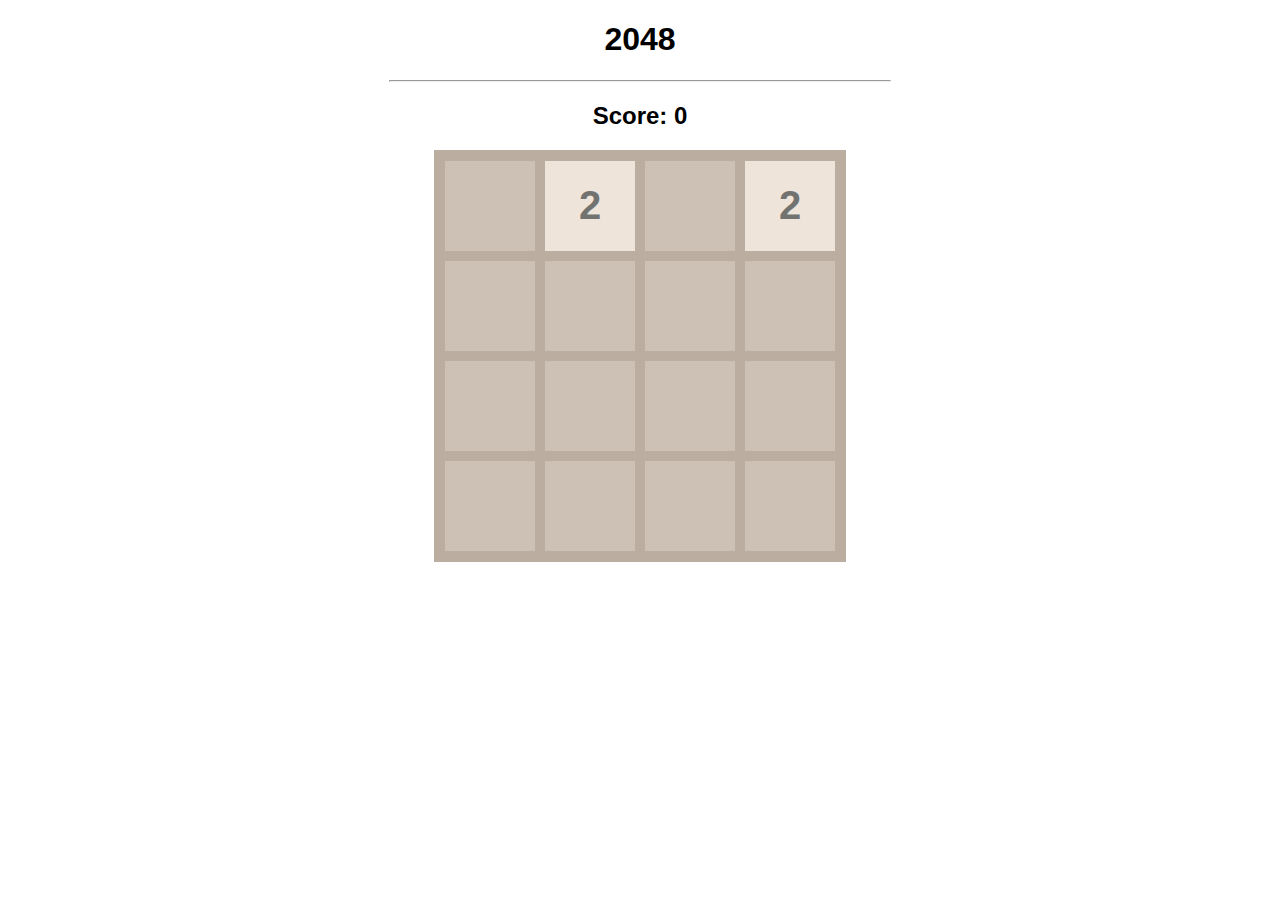
==== index.html @ f8e9c1cc "finished the building" ====
<!DOCTYPE html>
<html>
  <head>
    <meta charset="UTF-8" />
    <meta name="viewport" content="width=device-width, initial-scale=1.0" />
    <title>2048</title>
    <link rel="stylesheet" href="./2048.css" />
    <script src="./2048.js"></script>
  </head>

  <body>
    <h1>2048</h1>
    <hr />
    <h2>Score: <span id="score">0</span></h2>
    <div id="board"></div>
  </body>
</html>
---- 2048.css ----
body {
  font-family: Arial, Helvetica, sans-serif;
  text-align: center;
}

hr {
  width: 500px;
}

#board {
  width: 400px;
  height: 400px;

  background-color: #cdc1b5;
  border: 6px solid #bbada0;

  margin: 0 auto;
  display: flex;
  flex-wrap: wrap;
}

.tile {
  width: 90px;
  height: 90px;
  border: 5px solid #bbada0;

  font-size: 40px;
  font-weight: bold;
  display: flex;
  justify-content: center;
  align-items: center;
  animation: show 200ms ease-in-out;
  transition: 100ms ease-in-out;
}

/* colored tiles */

.x2 {
  background-color: #eee4da;
  color: #727371;
}

.x4 {
  background-color: #ece0ca;
  color: #727371;
}

.x8 {
  background-color: #f4b17a;
  color: white;
}

.x16 {
  background-color: #f59575;
  color: white;
}

.x32 {
  background-color: #f57c5f;
  color: white;
}

.x64 {
  background-color: #f65d3b;
  color: white;
}

.x128 {
  background-color: #edce71;
  color: white;
}

.x256 {
  background-color: #edcc63;
  color: white;
}

.x512 {
  background-color: #edc651;
  color: white;
}

.x1024 {
  background-color: #eec744;
  color: white;
}

.x2048 {
  background-color: #ecc230;
  color: white;
}

.x4096 {
  background-color: #fe3d3d;
  color: white;
}

.x8192 {
  background-color: #ff2020;
  color: white;
}

@keyframes show {
  0% {
    opacity: 0.5;
    transform: scale(0);
  }
}
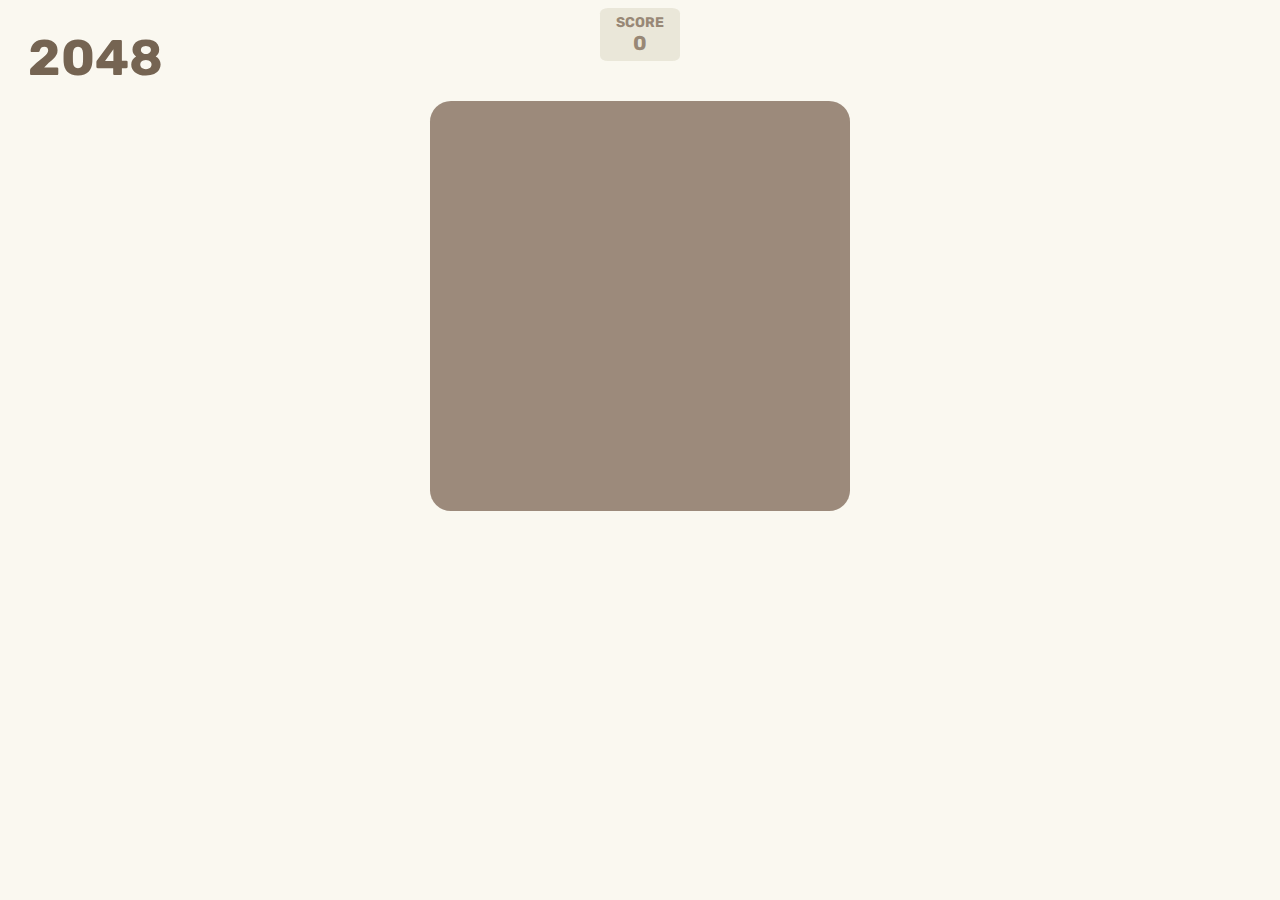
==== commit 44146e04: "deploy" ====
--- a/index.html
+++ b/index.html
@@ -9,9 +9,16 @@
   </head>
 
   <body>
-    <h1>2048</h1>
-    <hr />
-    <h2>Score: <span id="score">0</span></h2>
+    <div class="header">
+      <h1>2048</h1>
+      <button class="button">
+        <div>
+          <p>SCORE</p>
+          <span id="score">0</span>
+        </div>
+      </button>
+    </div>
+
     <div id="board"></div>
   </body>
 </html>
--- a/2048.css
+++ b/2048.css
@@ -1,35 +1,88 @@
+@import url("https://fonts.googleapis.com/css2?family=Rubik:wght@400;500;700&display=swap");
+
 body {
-  font-family: Arial, Helvetica, sans-serif;
+  font-family: "Rubik", Arial, system-ui, sans-serif;
   text-align: center;
-}
-
-hr {
-  width: 500px;
+  background-color: #faf8f0;
+}
+/* Styling for the h1 element */
+h1 {
+  color: #756452;
+  font-size: 50px;
+  position: absolute; /* Use absolute positioning */
+  top: 20px; /* Adjust to your liking */
+  left: 20px; /* Adjust to your liking */
+  margin: 0;
+}
+p {
+  display: block;
+  margin-block-start: 0;
+  margin-block-end: 0;
+  margin-inline-start: 0px;
+  margin-inline-end: 0px;
+  unicode-bidi: isolate;
+  font-size: 14px;
+  font-weight: bold;
+}
+span {
+  font-size: 20px;
+  font-weight: bold;
+}
+/* Header container that holds the h1 and button */
+.header {
+  display: flex;
+  justify-content: center; /* Centers the content horizontally */
+  position: relative; /* Needed to position the h1 absolutely */
+}
+
+/* Button containing the score information */
+.button {
+  display: flex; /* Ensures Flexbox behavior */
+
+  /* align-items: center; Centers items vertically inside button */
+
+  justify-content: center; /* Centers items horizontally inside button */
+  background-color: #eae7d9; /* Button background */
+  font-family: "Rubik", Arial, system-ui, sans-serif;
+  border-radius: 10%;
+  color: #988876;
+  border: none; /* No border */
+  cursor: pointer; /* Pointer cursor on hover */
+  /* Adds padding inside the button */
+}
+
+/* For the content inside the button (the score and label) */
+.button div {
+  display: flex;
+  padding: 5px 10px;
+  /* align-items: center; Aligns text and score vertically */
+  flex-direction: column;
 }
 
 #board {
   width: 400px;
-  height: 400px;
-
-  background-color: #cdc1b5;
-  border: 6px solid #bbada0;
-
-  margin: 0 auto;
+  height: 390px;
+  border-radius: 5%;
+  padding: 10px;
+  background-color: #9c8a7b;
+  justify-content: space-between;
+  margin: 40px auto;
   display: flex;
   flex-wrap: wrap;
 }
-
+/* Base tile appearance */
 .tile {
   width: 90px;
   height: 90px;
-  border: 5px solid #bbada0;
-
+  border-radius: 10%;
+  background-color: #bdac97;
   font-size: 40px;
   font-weight: bold;
   display: flex;
   justify-content: center;
   align-items: center;
-  animation: show 200ms ease-in-out;
+  opacity: 0; /* Start with tile hidden */
+  transform: scale(0); /* Start with tile scaled down */
   transition: 100ms ease-in-out;
 }
 
@@ -37,46 +90,48 @@
 
 .x2 {
   background-color: #eee4da;
-  color: #727371;
+  color: #756452;
+  animation: show 500ms ease-in-out; /* Apply show animation for appearance */
+  transition: 200ms ease-in-out;
 }
 
 .x4 {
-  background-color: #ece0ca;
-  color: #727371;
+  background-color: #ebd8b6;
+  color: #756452;
 }
 
 .x8 {
-  background-color: #f4b17a;
+  background-color: #f2b076;
   color: white;
 }
 
 .x16 {
-  background-color: #f59575;
+  background-color: #f69461;
   color: white;
 }
 
 .x32 {
-  background-color: #f57c5f;
+  background-color: #f77d61;
   color: white;
 }
 
 .x64 {
-  background-color: #f65d3b;
+  background-color: #f76443;
   color: white;
 }
 
 .x128 {
-  background-color: #edce71;
+  background-color: #f2cf56;
   color: white;
 }
 
 .x256 {
-  background-color: #edcc63;
+  background-color: #f4cc48;
   color: white;
 }
 
 .x512 {
-  background-color: #edc651;
+  background-color: #f5d351;
   color: white;
 }
 
@@ -98,11 +153,56 @@
 .x8192 {
   background-color: #ff2020;
   color: white;
+}
+
+@keyframes bounce {
+  0% {
+    transform: scale(1); /* Initial scale */
+  }
+  25% {
+    transform: scale(1.1); /* Grow a bit */
+  }
+  50% {
+    transform: scale(1); /* Shrink a bit */
+  }
+  75% {
+    transform: scale(1.1); /* Grow a little more */
+  }
+  100% {
+    transform: scale(1); /* Final size */
+  }
 }
 
 @keyframes show {
   0% {
     opacity: 0.5;
     transform: scale(0);
-  }
-}
+    background-color: #bdac97; /* Start with the initial background color */
+  }
+  100% {
+    opacity: 1;
+    transform: scale(1);
+    /* Change background color when the tile is fully shown */
+  }
+}
+/* Tile when it's new (after being created) */
+.tile-new {
+  animation: show 0.5s ease-out forwards; /* Show animation duration */
+}
+
+/* Apply bounce animation to the number */
+.tile-number {
+  display: inline-block;
+  font-size: 40px;
+  animation: bounce 0.5s ease-out;
+}
+
+/* Media query for smaller screens */
+@media (max-width: 600px) {
+  h1 {
+    display: none;
+  }
+  #board {
+    margin: 150px auto;
+  }
+}
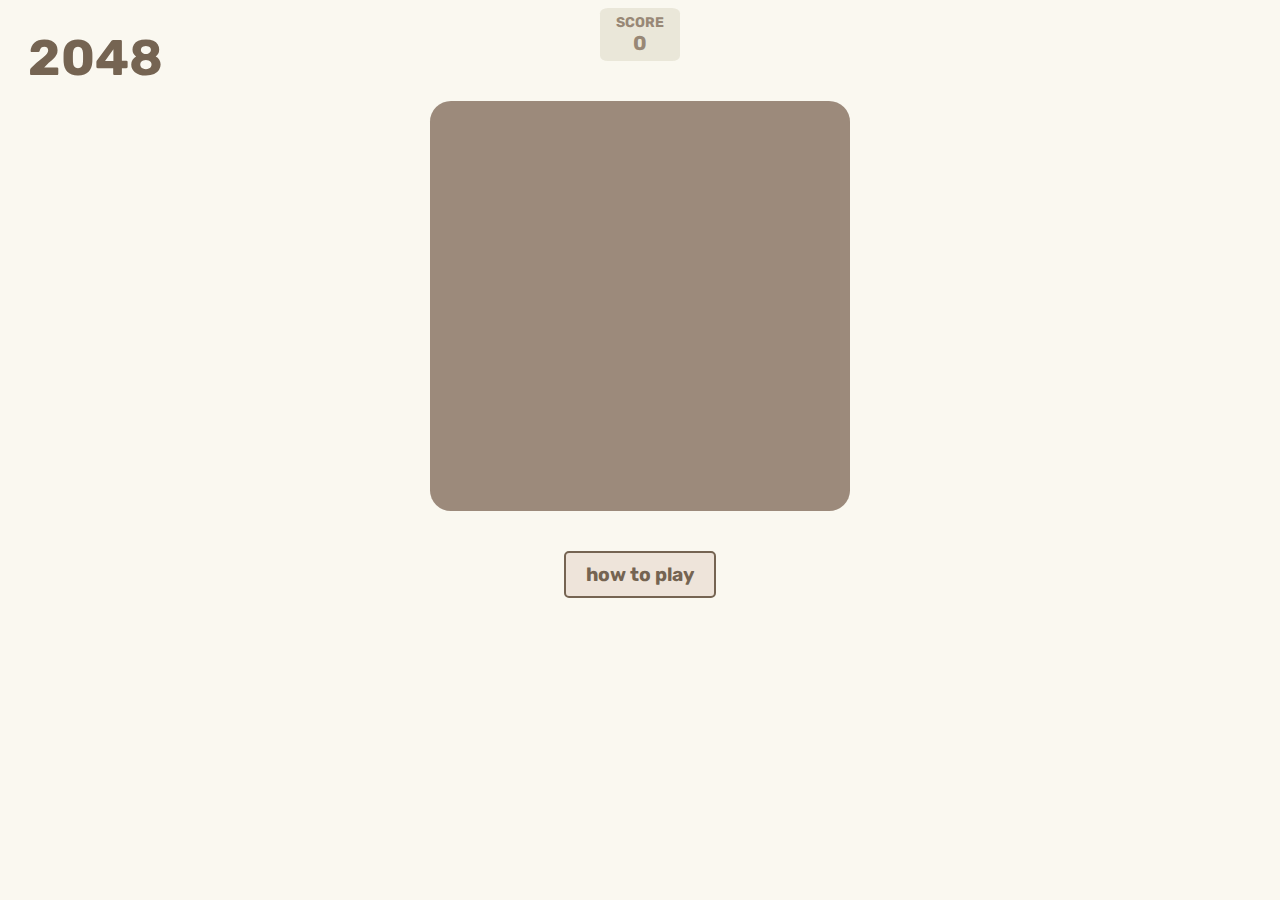
==== commit 29e0501b: "deploy" ====
--- a/index.html
+++ b/index.html
@@ -4,8 +4,103 @@
     <meta charset="UTF-8" />
     <meta name="viewport" content="width=device-width, initial-scale=1.0" />
     <title>2048</title>
-    <link rel="stylesheet" href="./2048.css" />
+    <link rel="stylesheet" href="/css/2048.css" />
+    <link
+      href="https://fonts.googleapis.com/icon?family=Material+Icons"
+      rel="stylesheet"
+    />
+    <link
+      rel="icon"
+      href="/image/apple-touch-icon-_1_.ico"
+      type="image/x-icon"
+    />
+
     <script src="./2048.js"></script>
+    <style>
+      /* Hide controls on larger screens */
+      #controls {
+        display: none;
+      }
+      a {
+        display: inline-block;
+        text-decoration: none;
+        font-size: 1.2rem;
+        font-weight: bold;
+        color: #756452;
+        padding: 10px 20px;
+        background-color: #eee4da;
+        border: 2px solid #756452;
+        border-radius: 5px;
+        text-align: center;
+        transition: background-color 0.3s ease, color 0.3s ease,
+          box-shadow 0.3s ease;
+      }
+
+      a:hover {
+        background-color: #756452;
+        color: #fff;
+        box-shadow: 0px 4px 6px rgba(0, 0, 0, 0.2);
+      }
+
+      /* Only display controls on small screens */
+      @media (max-width: 768px) {
+        a {
+          margin-top: 40px;
+        }
+        #controls {
+          display: flex;
+          flex-direction: column;
+          align-items: center;
+          position: relative;
+          margin: 20px auto 0;
+          margin-top: 20px;
+          width: 110px;
+          height: 110px;
+        }
+
+        /* Style for each directional button */
+        #upBtn,
+        #downBtn,
+        #leftBtn,
+        #rightBtn {
+          font-size: 24px;
+          padding: 8px;
+          border: none;
+          cursor: pointer;
+          position: absolute;
+          background-color: #ffcc00;
+        }
+
+        /* Position buttons close together in a "box" layout */
+        #upBtn {
+          top: 10px;
+          left: 50%;
+          transform: translateX(-50%);
+        }
+
+        #downBtn {
+          bottom: 10px;
+          left: 50%;
+          transform: translateX(-50%);
+        }
+
+        #leftBtn {
+          left: 10px;
+          top: 50%;
+          transform: translateY(-50%);
+        }
+
+        #rightBtn {
+          right: 10px;
+          top: 50%;
+          transform: translateY(-50%);
+        }
+        /* Bold style for arrows */
+        .arrow {
+          font-weight: bold;
+        }
+      }
+    </style>
   </head>
 
   <body>
@@ -20,5 +115,21 @@
     </div>
 
     <div id="board"></div>
+
+    <div id="controls">
+      <button id="downBtn">
+        <i class="material-icons">keyboard_arrow_down</i>
+      </button>
+      <button id="upBtn">
+        <i class="material-icons">keyboard_arrow_up</i>
+      </button>
+      <button id="leftBtn">
+        <i class="material-icons">keyboard_arrow_left</i>
+      </button>
+      <button id="rightBtn">
+        <i class="material-icons">keyboard_arrow_right</i>
+      </button>
+    </div>
+    <a href="/play/play.html">how to play</a>
   </body>
 </html>
--- a/css/2048.css
+++ b/css/2048.css
@@ -0,0 +1,383 @@
+@import url("https://fonts.googleapis.com/css2?family=Rubik:wght@400;500;700&display=swap");
+
+body {
+  font-family: "Rubik", Arial, system-ui, sans-serif;
+  text-align: center;
+  background-color: #faf8f0;
+}
+/* Styling for the h1 element */
+h1 {
+  color: #756452;
+  font-size: 50px;
+  position: absolute; /* Use absolute positioning */
+  top: 20px; /* Adjust to your liking */
+  left: 20px; /* Adjust to your liking */
+  margin: 0;
+}
+p {
+  display: block;
+  margin-block-start: 0;
+  margin-block-end: 0;
+  margin-inline-start: 0px;
+  margin-inline-end: 0px;
+  unicode-bidi: isolate;
+  font-size: 14px;
+  font-weight: bold;
+}
+span {
+  font-size: 20px;
+  font-weight: bold;
+}
+/* Header container that holds the h1 and button */
+.header {
+  display: flex;
+  justify-content: center; /* Centers the content horizontally */
+  position: relative; /* Needed to position the h1 absolutely */
+}
+
+/* Button containing the score information */
+.button {
+  display: flex; /* Ensures Flexbox behavior */
+
+  /* align-items: center; Centers items vertically inside button */
+
+  justify-content: center; /* Centers items horizontally inside button */
+  background-color: #eae7d9; /* Button background */
+  font-family: "Rubik", Arial, system-ui, sans-serif;
+  border-radius: 10%;
+  color: #988876;
+  border: none; /* No border */
+  cursor: pointer; /* Pointer cursor on hover */
+  /* Adds padding inside the button */
+}
+
+/* For the content inside the button (the score and label) */
+.button div {
+  display: flex;
+  padding: 5px 10px;
+  /* align-items: center; Aligns text and score vertically */
+  flex-direction: column;
+}
+
+#board {
+  width: 400px;
+  height: 390px;
+  border-radius: 5%;
+  padding: 10px;
+  background-color: #9c8a7b;
+  justify-content: space-between;
+  margin: 40px auto;
+  display: flex;
+  flex-wrap: wrap;
+}
+/* Base tile appearance */
+.tile {
+  width: 90px;
+  height: 90px;
+  border-radius: 10%;
+  background-color: #bdac97;
+  font-size: 40px;
+  font-weight: bold;
+  display: flex;
+  justify-content: center;
+  align-items: center;
+  opacity: 0; /* Start with tile hidden */
+  transform: scale(0); /* Start with tile scaled down */
+  transition: 200ms ease-in-out;
+}
+
+/* colored tiles */
+
+.x2 {
+  background-color: #eee4da;
+  color: #756452;
+  animation: show 500ms ease-in-out; /* Apply show animation for appearance */
+  transition: 200ms ease-in-out;
+}
+
+.x4 {
+  background-color: #ebd8b6;
+  color: #756452;
+}
+
+.x8 {
+  background-color: #f2b076;
+  color: white;
+}
+
+.x16 {
+  background-color: #f69461;
+  color: white;
+}
+
+.x32 {
+  background-color: #f77d61;
+  color: white;
+}
+
+.x64 {
+  background-color: #f76443;
+  color: white;
+}
+
+.x128 {
+  background-color: #f2cf56;
+  color: white;
+}
+
+.x256 {
+  background-color: #f4cc48;
+  color: white;
+}
+
+.x512 {
+  background-color: #f5d351;
+  color: white;
+}
+
+.x1024 {
+  background-color: #eec744;
+  color: white;
+}
+
+.x2048 {
+  background-color: #ecc230;
+  color: white;
+}
+
+.x4096 {
+  background-color: #fe3d3d;
+  color: white;
+}
+
+.x8192 {
+  background-color: #ff2020;
+  color: white;
+}
+
+@keyframes bounce {
+  0% {
+    transform: scale(1); /* Initial scale */
+  }
+  25% {
+    transform: scale(1.1); /* Grow a bit */
+  }
+  50% {
+    transform: scale(1); /* Shrink a bit */
+  }
+  75% {
+    transform: scale(1.1); /* Grow a little more */
+  }
+  100% {
+    transform: scale(1); /* Final size */
+  }
+}
+
+@keyframes show {
+  0% {
+    opacity: 0.5;
+    transform: scale(0);
+    background-color: #bdac97; /* Start with the initial background color */
+  }
+  100% {
+    opacity: 1;
+    transform: scale(1);
+    /* Change background color when the tile is fully shown */
+  }
+}
+/* Tile when it's new (after being created) */
+.tile-new {
+  animation: show 0.5s ease-out forwards; /* Show animation duration */
+}
+
+/* Apply bounce animation to the number */
+.tile-number {
+  display: inline-block;
+  font-size: 40px;
+  animation: bounce 0.5s ease-out;
+}
+
+/* Media query for smaller screens */
+@media (max-width: 600px) {
+  h1 {
+    display: none;
+  }
+  #board {
+    margin: 150px auto;
+  }
+  .tile {
+    width: 70px;
+    height: 70px;
+    border-radius: 10%;
+    background-color: #bdac97;
+    font-size: 40px;
+    font-weight: bold;
+    display: flex;
+    justify-content: center;
+    align-items: center;
+    opacity: 0; /* Start with tile hidden */
+    transform: scale(0); /* Start with tile scaled down */
+    transition: 100ms ease-in-out;
+  }
+  #board {
+    width: 300px;
+    height: 300px;
+    border-radius: 5%;
+    padding: 10px;
+    background-color: #9c8a7b;
+    justify-content: space-between;
+    margin: 40px auto;
+    display: flex;
+    flex-wrap: wrap;
+  }
+
+  .x2 {
+    background-color: #eee4da;
+    color: #756452;
+    animation: show 500ms ease-in-out; /* Apply show animation for appearance */
+    transition: 200ms ease-in-out;
+  }
+
+  .x4 {
+    background-color: #ebd8b6;
+    color: #756452;
+    animation: show 500ms ease-in-out; /* Apply show animation for appearance */
+    transition: 200ms ease-in-out;
+  }
+
+  .x8 {
+    background-color: #f2b076;
+    color: white;
+    animation: show 500ms ease-in-out; /* Apply show animation for appearance */
+    transition: 200ms ease-in-out;
+  }
+
+  .x16 {
+    background-color: #f69461;
+    color: white;
+    animation: show 500ms ease-in-out; /* Apply show animation for appearance */
+    transition: 200ms ease-in-out;
+  }
+
+  .x32 {
+    background-color: #f77d61;
+    color: white;
+    animation: show 500ms ease-in-out; /* Apply show animation for appearance */
+    transition: 200ms ease-in-out;
+  }
+
+  .x64 {
+    background-color: #f76443;
+    color: white;
+    animation: show 500ms ease-in-out; /* Apply show animation for appearance */
+    transition: 200ms ease-in-out;
+  }
+
+  .x128 {
+    background-color: #f2cf56;
+    font-size: 20px;
+    color: white;
+    animation: show 500ms ease-in-out; /* Apply show animation for appearance */
+    transition: 200ms ease-in-out;
+  }
+
+  .x256 {
+    background-color: #f4cc48;
+    font-size: 20px;
+    color: white;
+    animation: show 500ms ease-in-out; /* Apply show animation for appearance */
+    transition: 200ms ease-in-out;
+  }
+
+  .x512 {
+    background-color: #f5d351;
+    font-size: 20px;
+    color: white;
+    animation: show 500ms ease-in-out; /* Apply show animation for appearance */
+    transition: 200ms ease-in-out;
+  }
+
+  .x1024 {
+    background-color: #eec744;
+    font-size: 20px;
+    color: white;
+    animation: show 500ms ease-in-out; /* Apply show animation for appearance */
+    transition: 200ms ease-in-out;
+  }
+
+  .x2048 {
+    background-color: #ecc230;
+    font-size: 20px;
+    color: white;
+    animation: show 500ms ease-in-out; /* Apply show animation for appearance */
+    transition: 200ms ease-in-out;
+  }
+
+  .x4096 {
+    background-color: #fe3d3d;
+    font-size: 20px;
+    color: white;
+    animation: show 500ms ease-in-out; /* Apply show animation for appearance */
+    transition: 200ms ease-in-out;
+  }
+
+  .x8192 {
+    background-color: #ff2020;
+    font-size: 20px;
+    color: white;
+    animation: show 500ms ease-in-out; /* Apply show animation for appearance */
+    transition: 200ms ease-in-out;
+  }
+
+  /* Show controls only on screens smaller than 768px */
+  @media (max-width: 600px) {
+    #controls {
+      display: flex;
+      justify-content: center;
+      gap: 10px;
+      margin-top: 20px;
+    }
+  }
+
+  @keyframes bounce {
+    0% {
+      transform: scale(1); /* Initial scale */
+    }
+    25% {
+      transform: scale(1.1); /* Grow a bit */
+    }
+    50% {
+      transform: scale(1); /* Shrink a bit */
+    }
+    75% {
+      transform: scale(1.1); /* Grow a little more */
+    }
+    100% {
+      transform: scale(1); /* Final size */
+    }
+  }
+
+  @keyframes show {
+    0% {
+      opacity: 0.5;
+      transform: scale(0);
+      background-color: #bdac97; /* Start with the initial background color */
+    }
+    100% {
+      opacity: 1;
+      transform: scale(1);
+      /* Change background color when the tile is fully shown */
+    }
+  }
+  /* Tile when it's new (after being created) */
+  .tile-new {
+    animation: show 0.5s ease-out forwards; /* Show animation duration */
+  }
+
+  /* Apply bounce animation to the number */
+  .tile-number {
+    display: inline-block;
+    font-size: 40px;
+    animation: bounce 0.5s ease-out;
+  }
+}
